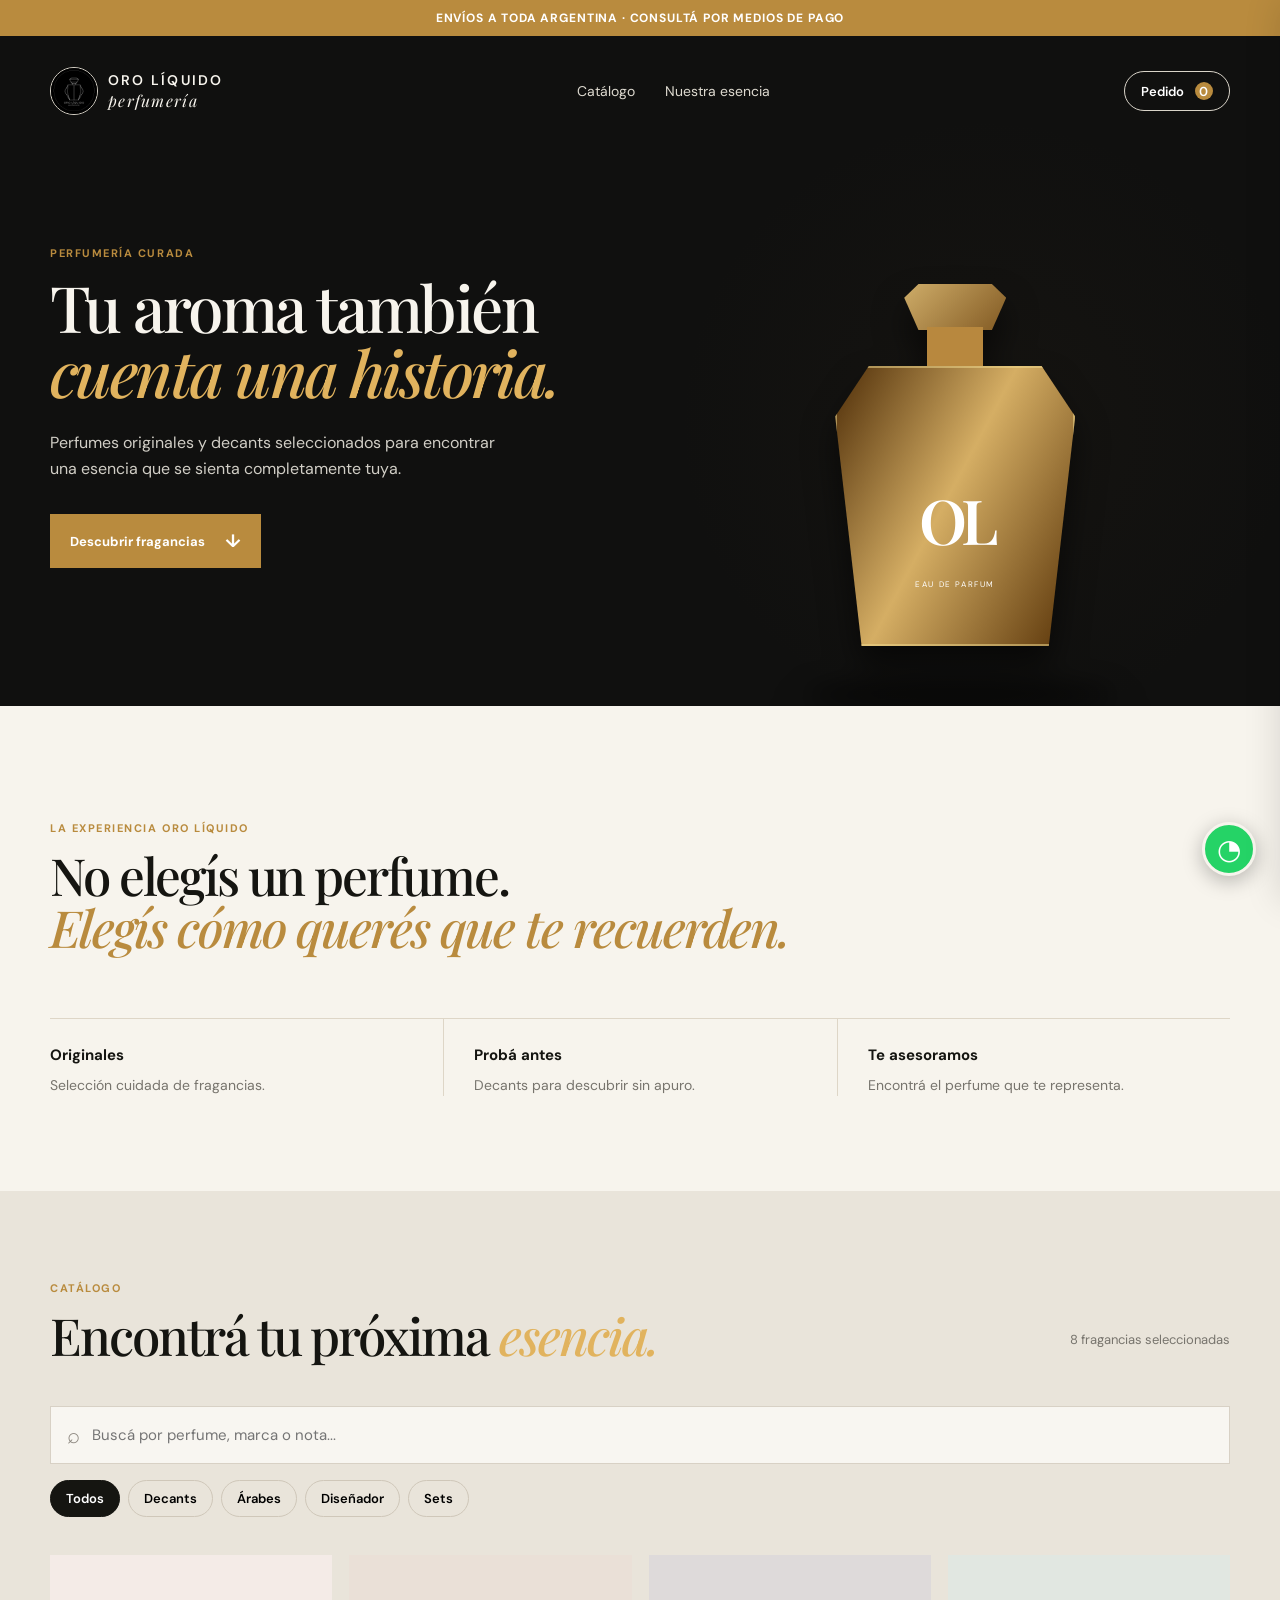
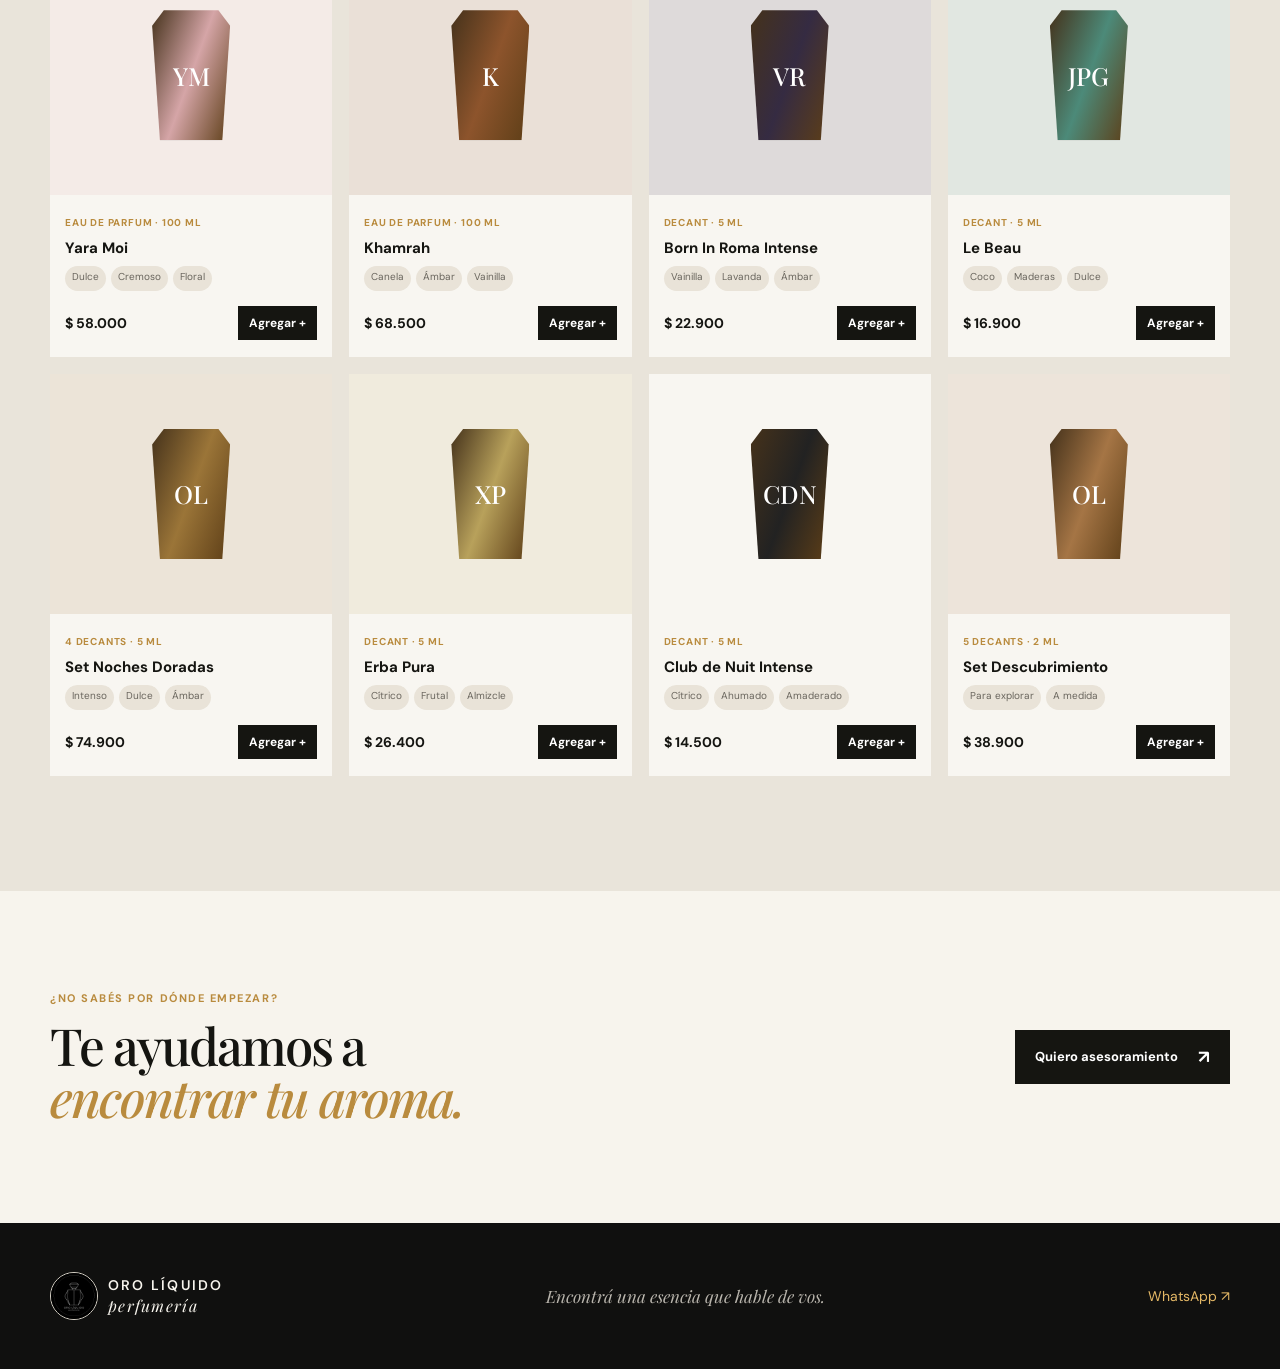
==== index.html @ 75f1af18 "Add files via upload" ====
<!doctype html>
<html lang="es">
  <head>
    <meta charset="UTF-8" />
    <meta name="viewport" content="width=device-width, initial-scale=1.0" />
    <meta name="theme-color" content="#10100f" />
    <title>Oro Líquido — Perfumería</title>
    <link rel="preconnect" href="https://fonts.googleapis.com" />
    <link rel="preconnect" href="https://fonts.gstatic.com" crossorigin />
    <link href="https://fonts.googleapis.com/css2?family=DM+Sans:wght@400;500;600;700&family=Playfair+Display:ital,wght@0,500;0,600;1,500&display=swap" rel="stylesheet" />
    <link rel="stylesheet" href="styles.css" />
  </head>
  <body>
    <div class="announcement">Envíos a toda Argentina · Consultá por medios de pago</div>
    <header class="hero">
      <nav class="nav shell">
        <a class="brand" href="#inicio" aria-label="Oro Líquido, inicio">
          <img class="brand-logo" src="assets/oro-liquido-logo.jpeg" alt="Oro Líquido Perfumería" style="width:48px;height:48px;object-fit:cover;border-radius:50%;border:1px solid #d8d3c8" />
          <span><strong>ORO LÍQUIDO</strong><em>perfumería</em></span>
        </a>
        <div class="nav-links"><a href="#catalogo">Catálogo</a><a href="#experiencia">Nuestra esencia</a></div>
        <button class="cart-button" id="open-cart" aria-label="Abrir pedido">Pedido <span id="cart-count">0</span></button>
      </nav>
      <div class="hero-content shell" id="inicio">
        <p class="eyebrow">PERFUMERÍA CURADA</p>
        <h1>Tu aroma también<br /><i>cuenta una historia.</i></h1>
        <p class="hero-copy">Perfumes originales y decants seleccionados para encontrar una esencia que se sienta completamente tuya.</p>
        <a class="button gold" href="#catalogo">Descubrir fragancias <span>↓</span></a>
      </div>
      <div class="hero-bottle" aria-hidden="true"><div class="cap"></div><div class="neck"></div><div class="bottle"><span>OL</span><small>EAU DE PARFUM</small></div><div class="shadow"></div></div>
    </header>

    <main>
      <section class="intro shell" id="experiencia">
        <p class="eyebrow">LA EXPERIENCIA ORO LÍQUIDO</p>
        <h2>No elegís un perfume.<br /><i>Elegís cómo querés que te recuerden.</i></h2>
        <div class="value-grid"><p><b>Originales</b>Selección cuidada de fragancias.</p><p><b>Probá antes</b>Decants para descubrir sin apuro.</p><p><b>Te asesoramos</b>Encontrá el perfume que te representa.</p></div>
      </section>

      <section class="catalog" id="catalogo">
        <div class="shell">
          <p class="eyebrow">CATÁLOGO</p>
          <div class="catalog-heading"><h2>Encontrá tu próxima <i>esencia.</i></h2><p id="product-total"></p></div>
          <div class="filters">
            <label class="search"><span>⌕</span><input id="search" type="search" placeholder="Buscá por perfume, marca o nota..." /></label>
            <div class="category-pills" id="category-pills">
              <button class="active" data-category="Todos">Todos</button><button data-category="Decants">Decants</button><button data-category="Árabes">Árabes</button><button data-category="Diseñador">Diseñador</button><button data-category="Sets">Sets</button>
            </div>
          </div>
          <div class="product-grid" id="product-grid"></div>
          <p class="empty" id="empty-state" hidden>No encontramos una fragancia con esa búsqueda.</p>
        </div>
      </section>

      <section class="finder shell">
        <div><p class="eyebrow">¿NO SABÉS POR DÓNDE EMPEZAR?</p><h2>Te ayudamos a<br /><i>encontrar tu aroma.</i></h2></div>
        <a class="button dark" href="https://wa.me/5491124900292?text=Hola%20Oro%20L%C3%ADquido%2C%20quiero%20que%20me%20asesoren%20para%20elegir%20un%20perfume." target="_blank" rel="noopener">Quiero asesoramiento <span>↗</span></a>
      </section>
    </main>

    <footer><div class="shell footer-content"><a class="brand" href="#inicio"><img class="brand-logo" src="assets/oro-liquido-logo.jpeg" alt="Oro Líquido Perfumería" style="width:48px;height:48px;object-fit:cover;border-radius:50%;border:1px solid #d8d3c8" /><span><strong>ORO LÍQUIDO</strong><em>perfumería</em></span></a><p>Encontrá una esencia que hable de vos.</p><a href="https://wa.me/5491124900292" target="_blank" rel="noopener">WhatsApp ↗</a></div></footer>

    <aside class="cart-panel" id="cart-panel" aria-hidden="true">
      <div class="cart-head"><div><p class="eyebrow">TU SELECCIÓN</p><h2>Pedido</h2></div><button id="close-cart" aria-label="Cerrar pedido">×</button></div>
      <div id="cart-items" class="cart-items"><p class="cart-empty">Todavía no agregaste fragancias.</p></div>
      <div class="cart-footer"><div><span>Total estimado</span><strong id="cart-total">$0</strong></div><button id="whatsapp-order" class="button gold">Completar por WhatsApp <span>↗</span></button></div>
    </aside>
    <div class="overlay" id="overlay"></div>
    <button class="whatsapp-float" aria-label="Escribir por WhatsApp" onclick="window.open('https://wa.me/5491124900292?text=Hola%20Oro%20L%C3%ADquido%2C%20tengo%20una%20consulta.','_blank')">◔</button>
    <script src="script.js"></script>
  </body>
</html>
---- styles.css ----
:root{--ink:#151511;--cream:#f7f4ed;--sand:#ded6c7;--gold:#b98b3e;--muted:#77746d}*{box-sizing:border-box}html{scroll-behavior:smooth}body{margin:0;color:var(--ink);background:var(--cream);font-family:"DM Sans",sans-serif}.shell{width:min(1180px,calc(100% - 48px));margin:auto}.announcement{padding:10px 20px;background:#b98b3e;color:#fff;text-align:center;font-size:12px;font-weight:700;letter-spacing:.07em;text-transform:uppercase}.hero{min-height:670px;position:relative;overflow:hidden;background:#10100f;color:var(--cream)}.hero:after{content:"";position:absolute;inset:0;background:radial-gradient(circle at 77% 58%,#4b392211 0 8%,transparent 29%),linear-gradient(90deg,#10100f 30%,transparent);pointer-events:none}.nav{height:110px;display:flex;align-items:center;justify-content:space-between;position:relative;z-index:2}.brand{display:flex;align-items:center;gap:10px;color:inherit;text-decoration:none}.brand strong{display:block;letter-spacing:.16em;font-weight:600;font-size:14px}.brand em{display:block;margin-top:1px;font-family:"Playfair Display",serif;font-size:16px;letter-spacing:.08em}.brand-mark{width:41px;height:47px;display:block;border:1px solid currentColor;border-radius:4px 4px 11px 11px;position:relative}.brand-mark:before{content:"";position:absolute;width:22px;height:8px;border:1px solid currentColor;left:8px;top:-10px;border-radius:2px}.brand-mark i{position:absolute;left:19px;height:45px;border-left:1px solid currentColor}.brand-mark b{position:absolute;top:19px;width:100%;border-top:1px solid currentColor}.nav-links{display:flex;gap:30px}.nav-links a{color:#dedad0;text-decoration:none;font-size:14px}.cart-button{border:1px solid #d9d4c9;background:transparent;color:#fff;border-radius:100px;padding:10px 16px;font:600 13px "DM Sans";cursor:pointer}.cart-button span{display:inline-grid;place-items:center;margin-left:8px;width:18px;height:18px;border-radius:50%;background:var(--gold);color:white}.hero-content{position:relative;z-index:1;padding-top:100px}.eyebrow{color:var(--gold);font-size:11px;font-weight:700;letter-spacing:.14em;margin:0 0 14px}.hero h1,.intro h2,.catalog h2,.finder h2,.cart-head h2{margin:0;font:500 clamp(44px,5vw,74px)/1.02 "Playfair Display",serif;letter-spacing:-.04em}.hero h1 i,.intro h2 i,.catalog h2 i,.finder h2 i{font-weight:500;color:#e1b35e}.hero-copy{width:min(450px,100%);color:#d1cec6;line-height:1.65;margin:25px 0 32px}.button{display:inline-flex;align-items:center;gap:20px;justify-content:center;border:0;border-radius:0;padding:15px 20px;font:700 13px "DM Sans";text-decoration:none;cursor:pointer}.button span{font-size:18px}.gold{background:var(--gold);color:#fff}.dark{background:var(--ink);color:#fff}.hero-bottle{position:absolute;z-index:1;right:16%;bottom:0;width:240px;height:470px;filter:drop-shadow(0 20px 16px #0008)}.cap{position:absolute;top:48px;left:69px;width:102px;height:46px;background:linear-gradient(135deg,#cfad69,#825a23);clip-path:polygon(14% 0,86% 0,100% 30%,86% 100%,14% 100%,0 30%)}.neck{position:absolute;top:91px;left:92px;width:56px;height:48px;background:#b8883e}.bottle{position:absolute;top:130px;width:240px;height:280px;background:linear-gradient(118deg,#4e2d08,#d5ae64 47%,#573207);clip-path:polygon(14% 0,86% 0,100% 18%,89% 100%,11% 100%,0 18%);border-radius:12px;text-align:center;padding-top:112px;color:#fff;box-shadow:inset 0 0 0 2px #f1d98f88}.bottle span{font:600 62px "Playfair Display";letter-spacing:-.1em}.bottle small{display:block;margin-top:18px;font-size:8px;letter-spacing:.2em}.shadow{position:absolute;bottom:0;left:-30px;width:310px;height:25px;border-radius:50%;background:#0008;filter:blur(12px)}.intro{padding:115px 0 95px}.intro h2,.catalog h2,.finder h2{font-size:clamp(36px,4vw,58px)}.intro h2 i{color:var(--gold)}.value-grid{display:grid;grid-template-columns:repeat(3,1fr);gap:0;border-top:1px solid var(--sand);margin-top:65px}.value-grid p{margin:0;padding:25px 30px 0 0;line-height:1.5;color:var(--muted);font-size:14px}.value-grid p+ p{padding-left:30px;border-left:1px solid var(--sand)}.value-grid b{display:block;color:var(--ink);font-size:15px;margin-bottom:8px}.catalog{background:#e9e4da;padding:90px 0 115px}.catalog-heading{display:flex;justify-content:space-between;gap:20px;align-items:end}.catalog-heading p{color:var(--muted);font-size:13px}.filters{margin-top:45px}.search{display:flex;align-items:center;background:#f8f6f1;border:1px solid #d8d1c5;padding:0 16px;gap:10px}.search span{font-size:22px;color:#8c877f}.search input{width:100%;height:56px;border:0;outline:0;background:transparent;font:15px "DM Sans"}.category-pills{display:flex;gap:8px;overflow:auto;padding:16px 0}.category-pills button{white-space:nowrap;border:1px solid #cfc7b9;background:transparent;padding:9px 15px;border-radius:50px;font:600 13px "DM Sans";cursor:pointer}.category-pills button.active{background:var(--ink);border-color:var(--ink);color:#fff}.product-grid{display:grid;grid-template-columns:repeat(4,1fr);gap:17px;margin-top:22px}.product{background:#f8f6f1;position:relative;padding-bottom:17px}.product-image{height:240px;display:grid;place-items:center;background:var(--card,#ddd)}.mini-bottle{width:78px;height:130px;position:relative;display:grid;place-items:center;color:#fff;background:linear-gradient(110deg,#45321b,var(--tone,#b98b3e),#5d3e17);clip-path:polygon(15% 0,85% 0,100% 12%,90% 100%,10% 100%,0 12%);box-shadow:0 12px 16px #0003;font:500 25px "Playfair Display"}.mini-bottle:before{content:"";position:absolute;width:38px;height:17px;background:#2a2824;top:-17px;left:20px;border-radius:2px}.product-info{padding:15px 15px 0}.badge{font-size:10px;font-weight:700;letter-spacing:.08em;color:var(--gold);text-transform:uppercase}.product h3{margin:8px 0 8px;font-size:15px;line-height:1.25}.notes{display:flex;gap:5px;flex-wrap:wrap;min-height:25px}.notes span{font-size:10px;background:#e9e3d8;border-radius:20px;padding:4px 7px;color:#69655d}.product-bottom{display:flex;align-items:center;justify-content:space-between;gap:7px;margin-top:15px}.price{font-weight:700;font-size:14px}.add{border:0;background:var(--ink);color:#fff;font:700 12px "DM Sans";padding:9px 11px;cursor:pointer}.empty{text-align:center;color:var(--muted);padding:50px}.finder{display:flex;justify-content:space-between;align-items:center;gap:35px;padding:100px 0}.finder h2 i{color:var(--gold)}footer{background:#10100f;color:#f7f4ed;padding:45px 0}.footer-content{display:flex;align-items:center;justify-content:space-between;gap:20px}.footer-content p{color:#b8b4ac;font:italic 17px "Playfair Display"}.footer-content>a:last-child{color:#e4b866;text-decoration:none;font-size:14px}.cart-panel{position:fixed;z-index:10;right:0;top:0;width:min(430px,100%);height:100vh;background:#f8f6f1;transform:translateX(102%);transition:.3s ease;display:flex;flex-direction:column;padding:28px;box-shadow:-10px 0 35px #0002}.cart-panel.open{transform:translateX(0)}.overlay{position:fixed;z-index:9;inset:0;background:#0007;opacity:0;pointer-events:none;transition:.3s}.overlay.open{opacity:1;pointer-events:auto}.cart-head{display:flex;justify-content:space-between}.cart-head h2{font-size:36px}.cart-head button{border:0;background:none;font-size:32px;cursor:pointer}.cart-items{flex:1;overflow:auto;margin:30px 0}.cart-empty{color:var(--muted);text-align:center;margin-top:65px}.cart-line{display:grid;grid-template-columns:1fr auto;gap:8px;border-bottom:1px solid var(--sand);padding:13px 0}.cart-line p{margin:0;font-size:14px;font-weight:600}.cart-line span{font-size:12px;color:var(--muted)}.remove{border:0;background:none;color:#8b3d32;padding:0;cursor:pointer;font:12px "DM Sans"}.cart-footer{border-top:1px solid var(--sand);padding-top:20px}.cart-footer>div{display:flex;justify-content:space-between;margin-bottom:16px}.cart-footer span{font-size:12px;color:var(--muted)}.cart-footer strong{font-size:18px}.cart-footer .button{width:100%}.whatsapp-float{position:fixed;right:24px;bottom:24px;z-index:5;width:54px;height:54px;border-radius:50%;border:3px solid var(--cream);background:#25d366;color:#fff;font-size:28px;box-shadow:0 5px 20px #0004;cursor:pointer}@media(max-width:720px){.shell{width:min(100% - 32px,1180px)}.nav{height:85px}.nav-links{display:none}.hero{min-height:700px}.hero-content{padding-top:75px}.hero-bottle{right:-28px;opacity:.6;transform:scale(.8);transform-origin:bottom}.intro{padding:75px 0}.value-grid{grid-template-columns:1fr;margin-top:35px}.value-grid p,.value-grid p+p{border-left:0;border-bottom:1px solid var(--sand);padding:18px 0}.catalog{padding:70px 0}.product-grid{grid-template-columns:repeat(2,1fr);gap:10px}.product-image{height:170px}.product h3{font-size:13px}.notes{display:none}.finder{padding:70px 0;align-items:flex-start;flex-direction:column}.footer-content{align-items:flex-start;flex-direction:column}.footer-content p{margin:0}.cart-button{padding:8px 11px}.brand strong{font-size:12px}.brand em{font-size:14px}}
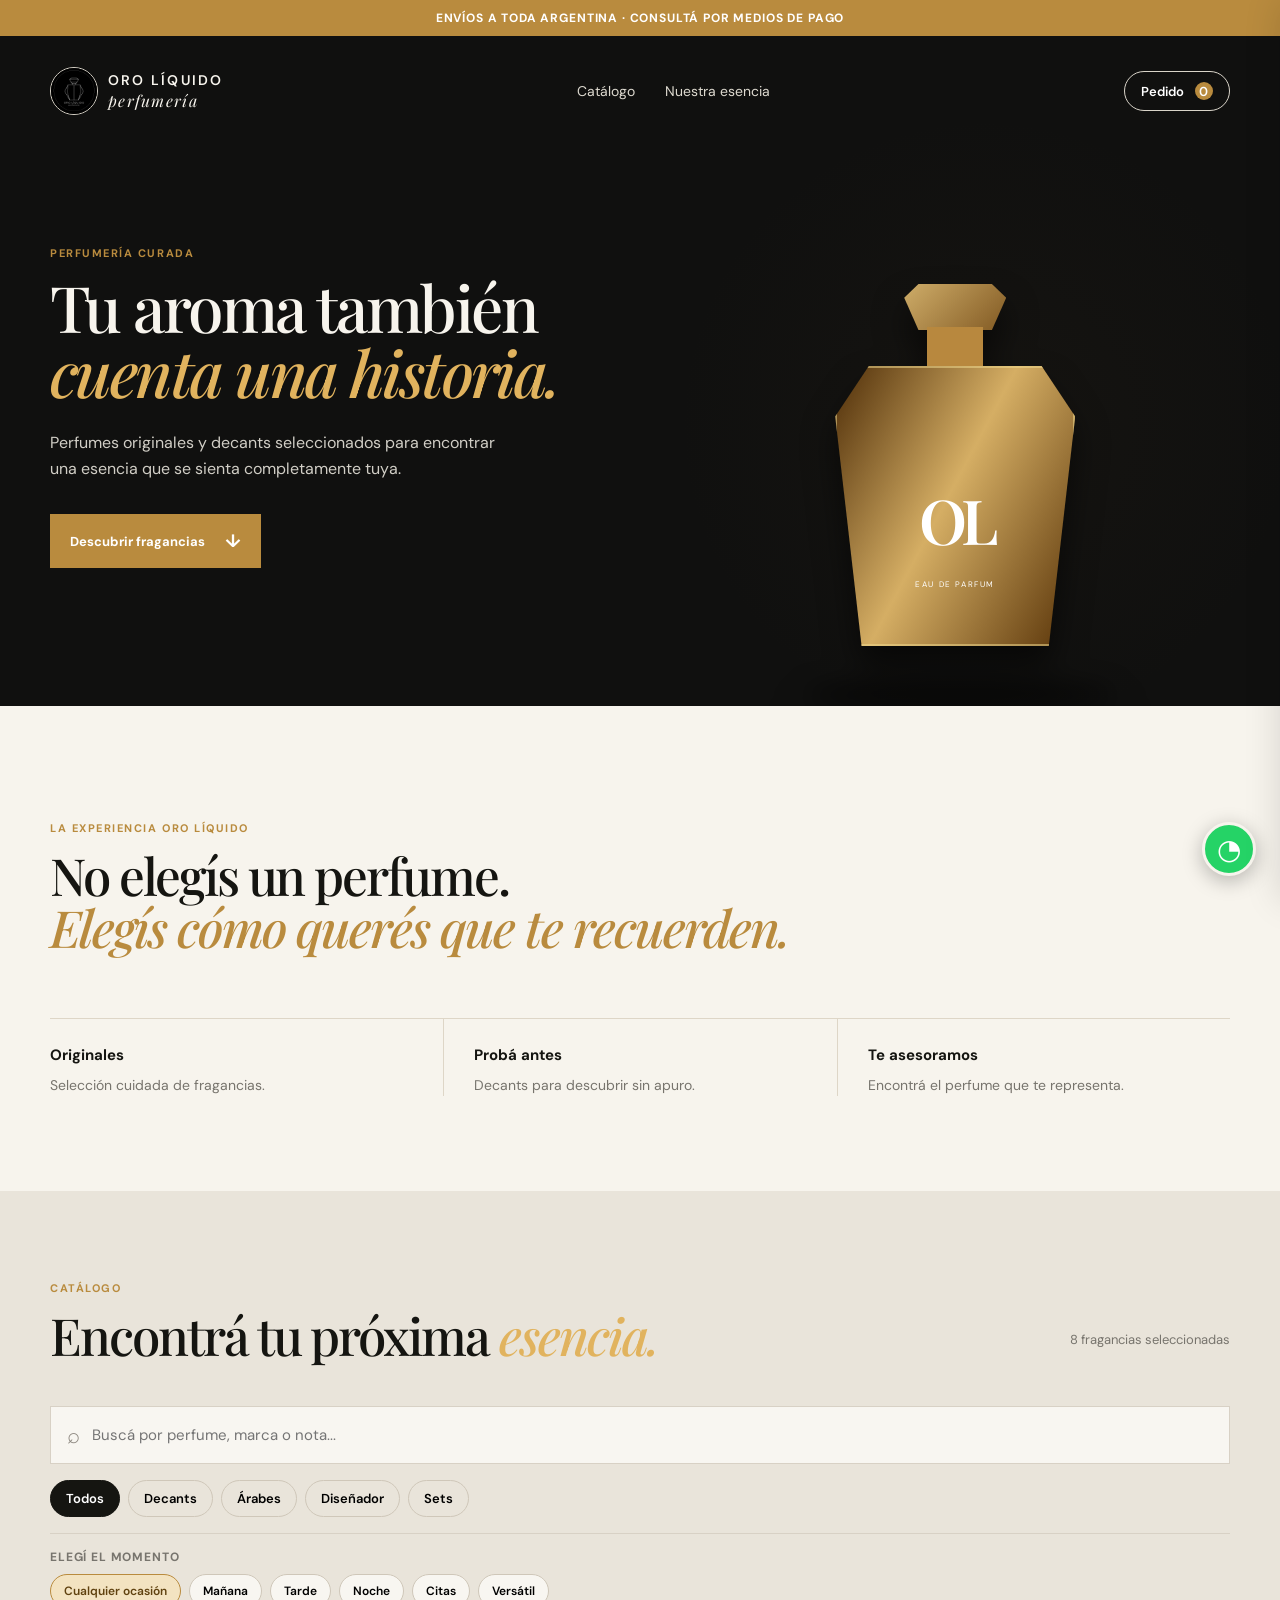
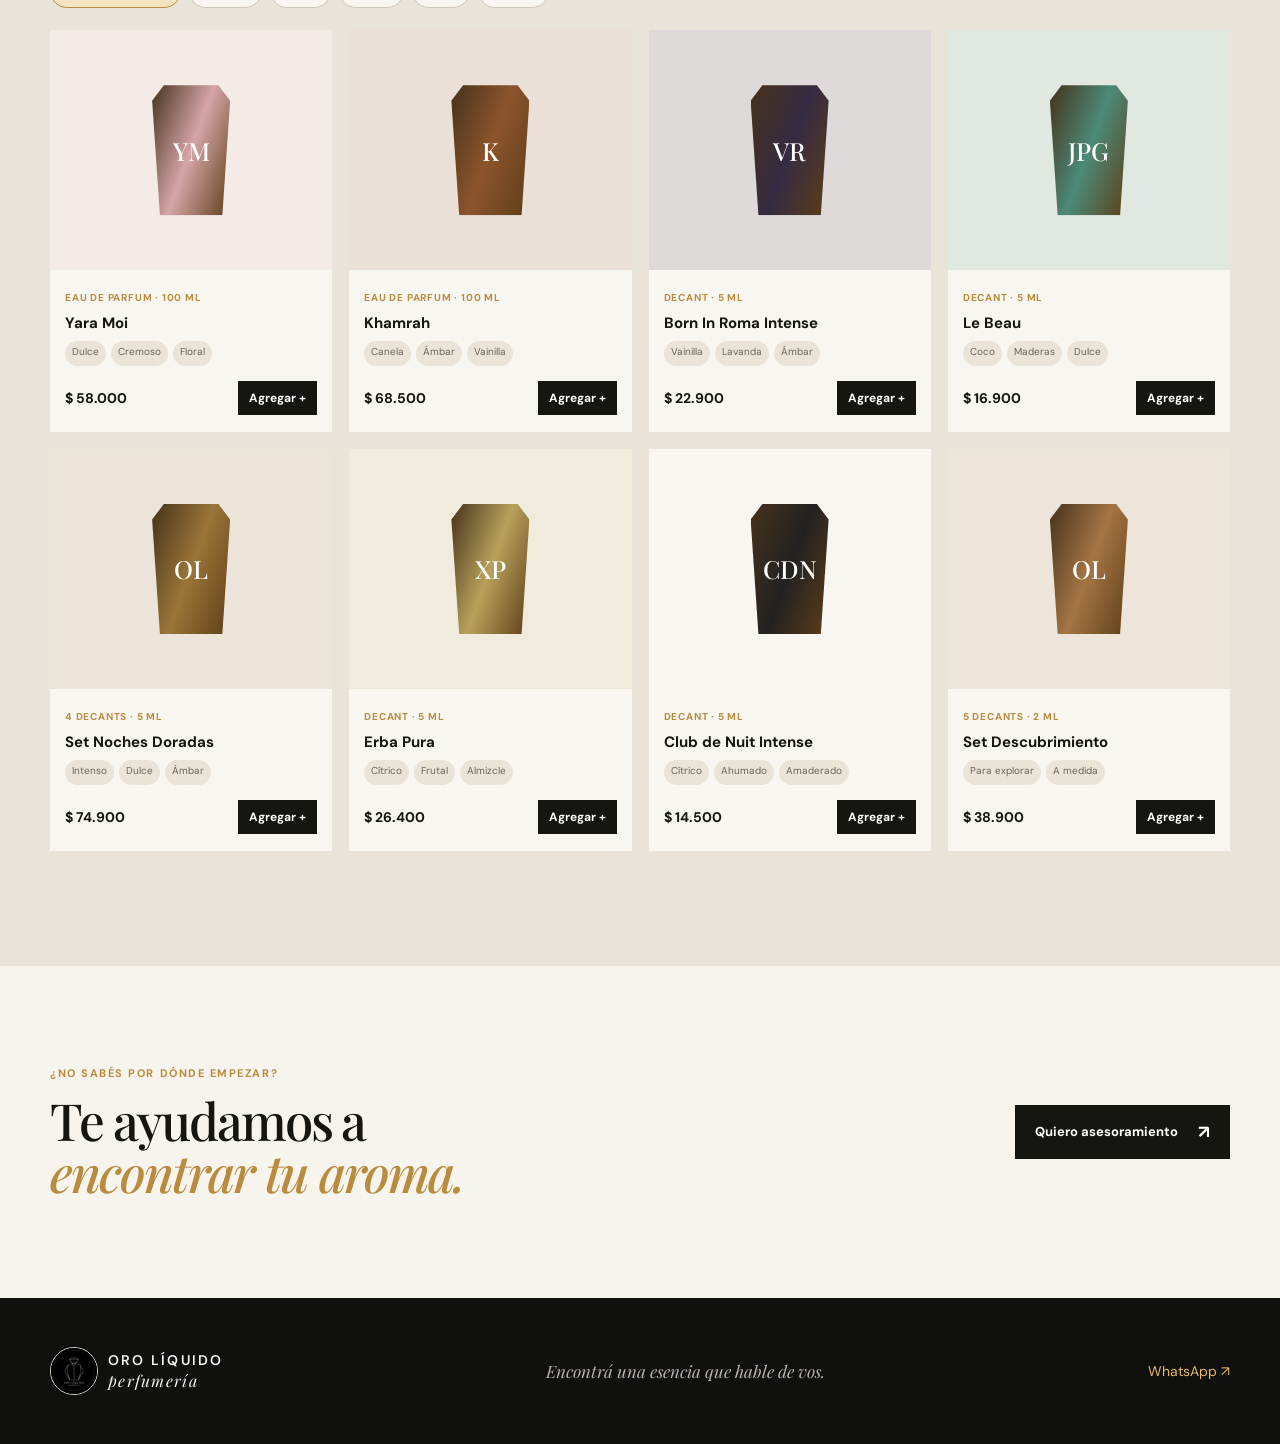
==== commit 775a391f: "Add files via upload" ====
--- a/index.html
+++ b/index.html
@@ -9,6 +9,7 @@
     <link rel="preconnect" href="https://fonts.gstatic.com" crossorigin />
     <link href="https://fonts.googleapis.com/css2?family=DM+Sans:wght@400;500;600;700&family=Playfair+Display:ital,wght@0,500;0,600;1,500&display=swap" rel="stylesheet" />
     <link rel="stylesheet" href="styles.css" />
+    <style>.occasion-filter{border-top:1px solid #d8d1c5;padding-top:15px}.occasion-filter>span{display:block;margin-bottom:9px;color:#77746d;font-size:12px;font-weight:700;letter-spacing:.07em;text-transform:uppercase}.occasion-pills{display:flex;gap:8px;overflow:auto}.occasion-pills button{white-space:nowrap;border:1px solid #cfc7b9;background:#f8f6f1;padding:8px 13px;border-radius:50px;font:600 12px "DM Sans";cursor:pointer}.occasion-pills button.active{border-color:#b98b3e;background:#f3e3c1;color:#604210}</style>
   </head>
   <body>
     <div class="announcement">Envíos a toda Argentina · Consultá por medios de pago</div>
@@ -46,6 +47,12 @@
             <div class="category-pills" id="category-pills">
               <button class="active" data-category="Todos">Todos</button><button data-category="Decants">Decants</button><button data-category="Árabes">Árabes</button><button data-category="Diseñador">Diseñador</button><button data-category="Sets">Sets</button>
             </div>
+            <div class="occasion-filter">
+              <span>Elegí el momento</span>
+              <div class="occasion-pills" id="occasion-pills">
+                <button class="active" data-occasion="Todos">Cualquier ocasión</button><button data-occasion="Mañana">Mañana</button><button data-occasion="Tarde">Tarde</button><button data-occasion="Noche">Noche</button><button data-occasion="Citas">Citas</button><button data-occasion="Versátil">Versátil</button>
+              </div>
+            </div>
           </div>
           <div class="product-grid" id="product-grid"></div>
           <p class="empty" id="empty-state" hidden>No encontramos una fragancia con esa búsqueda.</p>
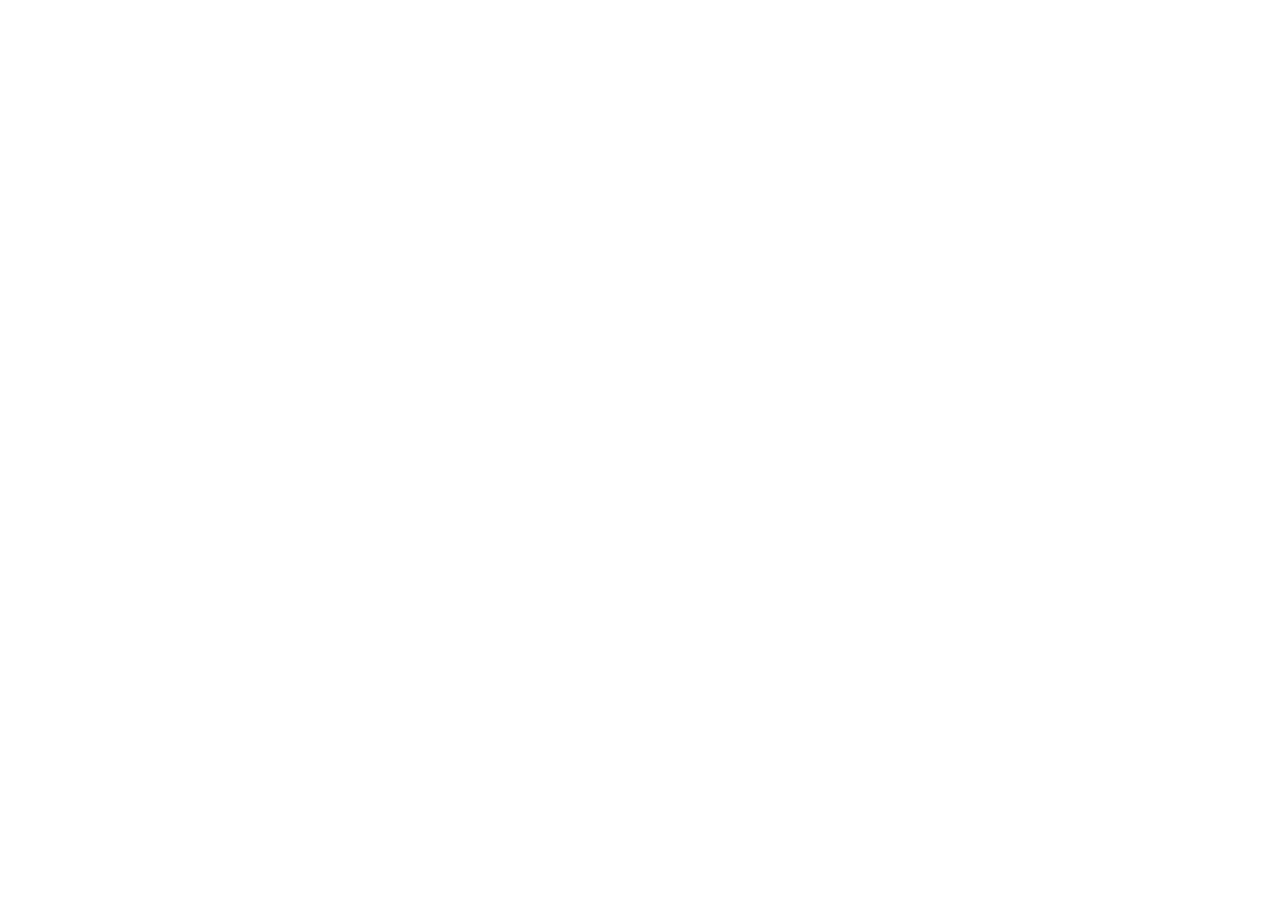
==== commit 80ee46cc: "Add files via upload" ====
--- a/index.html
+++ b/index.html
@@ -1,79 +1,24 @@
 <!doctype html>
 <html lang="es">
   <head>
-    <meta charset="UTF-8" />
-    <meta name="viewport" content="width=device-width, initial-scale=1.0" />
-    <meta name="theme-color" content="#10100f" />
-    <title>Oro Líquido — Perfumería</title>
-    <link rel="preconnect" href="https://fonts.googleapis.com" />
-    <link rel="preconnect" href="https://fonts.gstatic.com" crossorigin />
-    <link href="https://fonts.googleapis.com/css2?family=DM+Sans:wght@400;500;600;700&family=Playfair+Display:ital,wght@0,500;0,600;1,500&display=swap" rel="stylesheet" />
-    <link rel="stylesheet" href="styles.css" />
-    <style>.occasion-filter{border-top:1px solid #d8d1c5;padding-top:15px}.occasion-filter>span{display:block;margin-bottom:9px;color:#77746d;font-size:12px;font-weight:700;letter-spacing:.07em;text-transform:uppercase}.occasion-pills{display:flex;gap:8px;overflow:auto}.occasion-pills button{white-space:nowrap;border:1px solid #cfc7b9;background:#f8f6f1;padding:8px 13px;border-radius:50px;font:600 12px "DM Sans";cursor:pointer}.occasion-pills button.active{border-color:#b98b3e;background:#f3e3c1;color:#604210}</style>
+    <meta charset="utf-8" />
+    <meta name="viewport" content="width=device-width, initial-scale=1" />
+    <meta http-equiv="refresh" content="0; url=https://oro-liquido-perfumeria.elmarineromendoza.chatgpt.site" />
+    <title>Oro Liquido | Catalogo</title>
+    <style>
+      * { box-sizing: border-box; }
+      body { margin: 0; min-height: 100vh; display: grid; place-items: center; background: #fff; color: #101010; font-family: Arial, sans-serif; text-align: center; }
+      .content { padding: 28px; }
+      h1 { margin: 0 0 14px; font-size: 20px; letter-spacing: .12em; }
+      p { color: #555; }
+      a { color: #101010; font-weight: 700; }
+    </style>
   </head>
   <body>
-    <div class="announcement">Envíos a toda Argentina · Consultá por medios de pago</div>
-    <header class="hero">
-      <nav class="nav shell">
-        <a class="brand" href="#inicio" aria-label="Oro Líquido, inicio">
-          <img class="brand-logo" src="assets/oro-liquido-logo.jpeg" alt="Oro Líquido Perfumería" style="width:48px;height:48px;object-fit:cover;border-radius:50%;border:1px solid #d8d3c8" />
-          <span><strong>ORO LÍQUIDO</strong><em>perfumería</em></span>
-        </a>
-        <div class="nav-links"><a href="#catalogo">Catálogo</a><a href="#experiencia">Nuestra esencia</a></div>
-        <button class="cart-button" id="open-cart" aria-label="Abrir pedido">Pedido <span id="cart-count">0</span></button>
-      </nav>
-      <div class="hero-content shell" id="inicio">
-        <p class="eyebrow">PERFUMERÍA CURADA</p>
-        <h1>Tu aroma también<br /><i>cuenta una historia.</i></h1>
-        <p class="hero-copy">Perfumes originales y decants seleccionados para encontrar una esencia que se sienta completamente tuya.</p>
-        <a class="button gold" href="#catalogo">Descubrir fragancias <span>↓</span></a>
-      </div>
-      <div class="hero-bottle" aria-hidden="true"><div class="cap"></div><div class="neck"></div><div class="bottle"><span>OL</span><small>EAU DE PARFUM</small></div><div class="shadow"></div></div>
-    </header>
-
-    <main>
-      <section class="intro shell" id="experiencia">
-        <p class="eyebrow">LA EXPERIENCIA ORO LÍQUIDO</p>
-        <h2>No elegís un perfume.<br /><i>Elegís cómo querés que te recuerden.</i></h2>
-        <div class="value-grid"><p><b>Originales</b>Selección cuidada de fragancias.</p><p><b>Probá antes</b>Decants para descubrir sin apuro.</p><p><b>Te asesoramos</b>Encontrá el perfume que te representa.</p></div>
-      </section>
-
-      <section class="catalog" id="catalogo">
-        <div class="shell">
-          <p class="eyebrow">CATÁLOGO</p>
-          <div class="catalog-heading"><h2>Encontrá tu próxima <i>esencia.</i></h2><p id="product-total"></p></div>
-          <div class="filters">
-            <label class="search"><span>⌕</span><input id="search" type="search" placeholder="Buscá por perfume, marca o nota..." /></label>
-            <div class="category-pills" id="category-pills">
-              <button class="active" data-category="Todos">Todos</button><button data-category="Decants">Decants</button><button data-category="Árabes">Árabes</button><button data-category="Diseñador">Diseñador</button><button data-category="Sets">Sets</button>
-            </div>
-            <div class="occasion-filter">
-              <span>Elegí el momento</span>
-              <div class="occasion-pills" id="occasion-pills">
-                <button class="active" data-occasion="Todos">Cualquier ocasión</button><button data-occasion="Mañana">Mañana</button><button data-occasion="Tarde">Tarde</button><button data-occasion="Noche">Noche</button><button data-occasion="Citas">Citas</button><button data-occasion="Versátil">Versátil</button>
-              </div>
-            </div>
-          </div>
-          <div class="product-grid" id="product-grid"></div>
-          <p class="empty" id="empty-state" hidden>No encontramos una fragancia con esa búsqueda.</p>
-        </div>
-      </section>
-
-      <section class="finder shell">
-        <div><p class="eyebrow">¿NO SABÉS POR DÓNDE EMPEZAR?</p><h2>Te ayudamos a<br /><i>encontrar tu aroma.</i></h2></div>
-        <a class="button dark" href="https://wa.me/5491124900292?text=Hola%20Oro%20L%C3%ADquido%2C%20quiero%20que%20me%20asesoren%20para%20elegir%20un%20perfume." target="_blank" rel="noopener">Quiero asesoramiento <span>↗</span></a>
-      </section>
-    </main>
-
-    <footer><div class="shell footer-content"><a class="brand" href="#inicio"><img class="brand-logo" src="assets/oro-liquido-logo.jpeg" alt="Oro Líquido Perfumería" style="width:48px;height:48px;object-fit:cover;border-radius:50%;border:1px solid #d8d3c8" /><span><strong>ORO LÍQUIDO</strong><em>perfumería</em></span></a><p>Encontrá una esencia que hable de vos.</p><a href="https://wa.me/5491124900292" target="_blank" rel="noopener">WhatsApp ↗</a></div></footer>
-
-    <aside class="cart-panel" id="cart-panel" aria-hidden="true">
-      <div class="cart-head"><div><p class="eyebrow">TU SELECCIÓN</p><h2>Pedido</h2></div><button id="close-cart" aria-label="Cerrar pedido">×</button></div>
-      <div id="cart-items" class="cart-items"><p class="cart-empty">Todavía no agregaste fragancias.</p></div>
-      <div class="cart-footer"><div><span>Total estimado</span><strong id="cart-total">$0</strong></div><button id="whatsapp-order" class="button gold">Completar por WhatsApp <span>↗</span></button></div>
-    </aside>
-    <div class="overlay" id="overlay"></div>
-    <button class="whatsapp-float" aria-label="Escribir por WhatsApp" onclick="window.open('https://wa.me/5491124900292?text=Hola%20Oro%20L%C3%ADquido%2C%20tengo%20una%20consulta.','_blank')">◔</button>
-    <script src="script.js"></script>
+    <div class="content">
+      <h1>ORO LIQUIDO</h1>
+      <p>Abriendo catalogo...</p>
+      <a href="https://oro-liquido-perfumeria.elmarineromendoza.chatgpt.site">Si no abre automaticamente, hace clic aqui.</a>
+    </div>
   </body>
 </html>
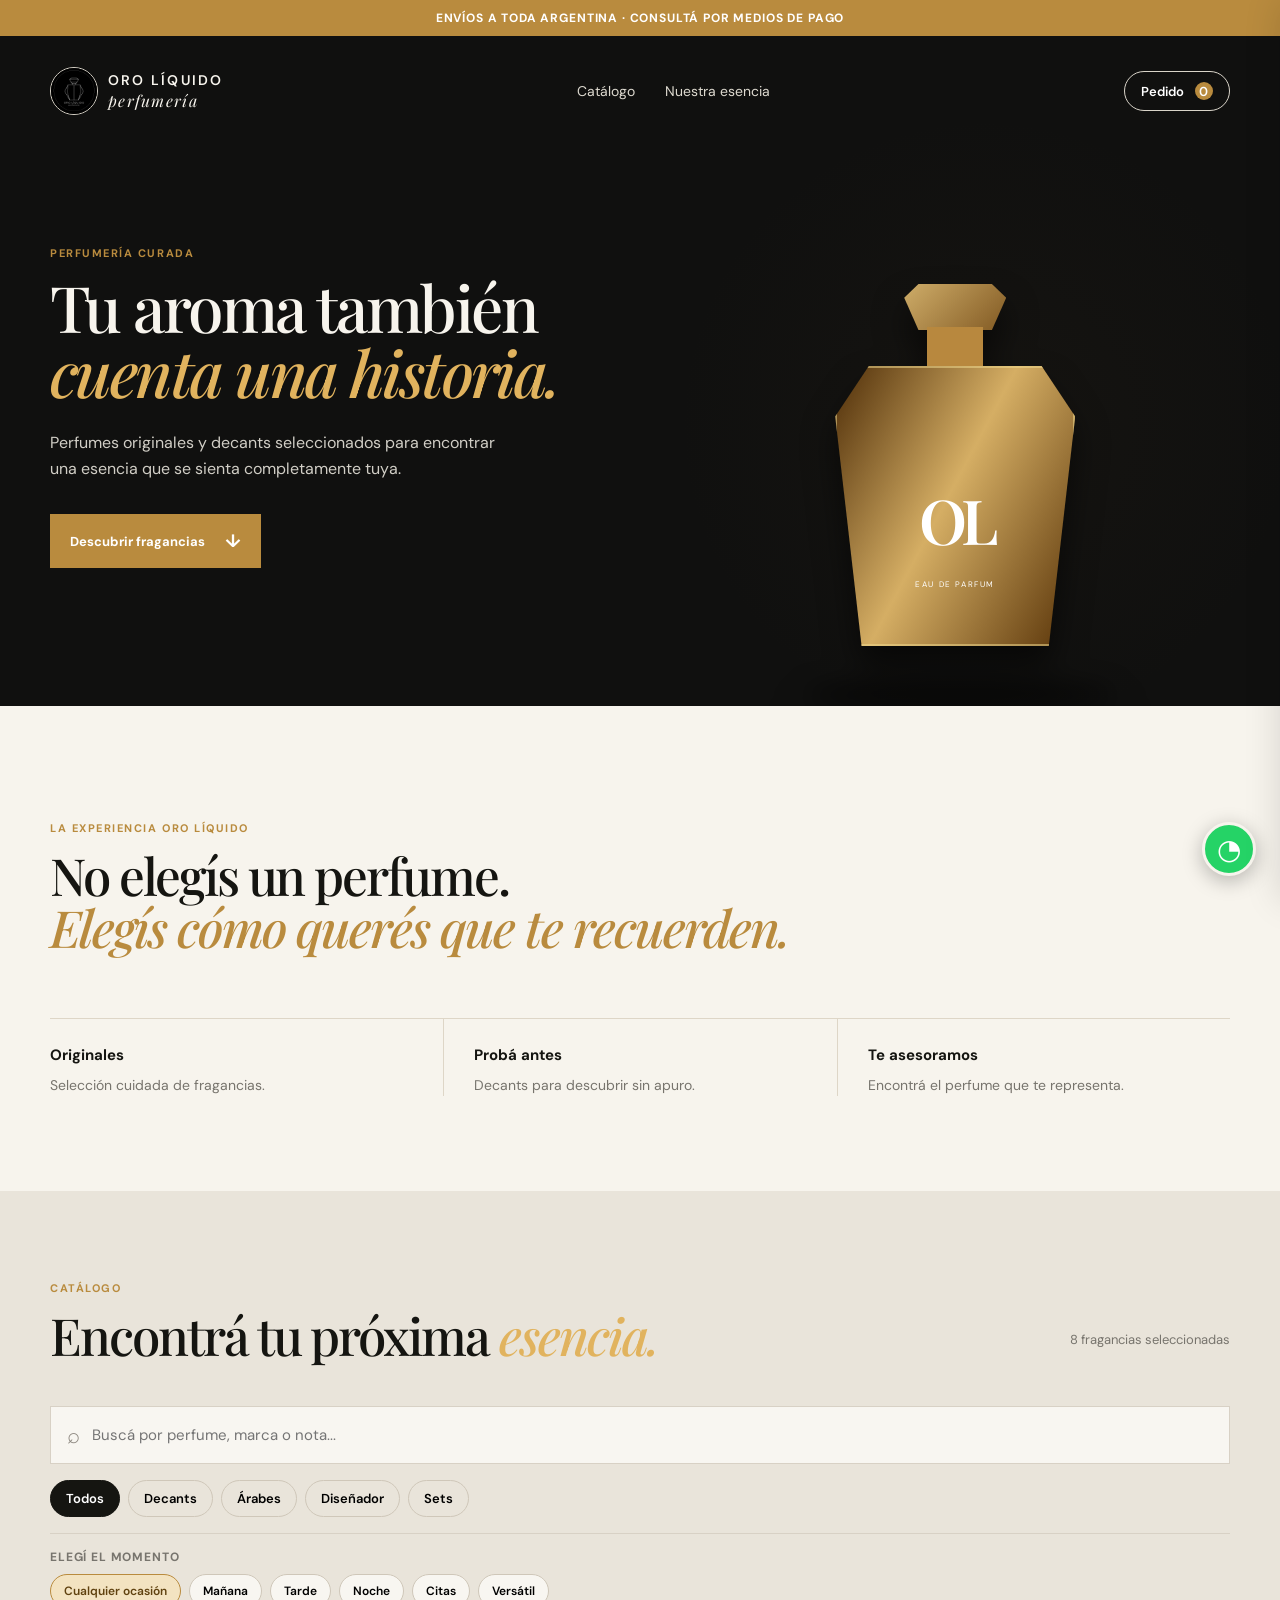
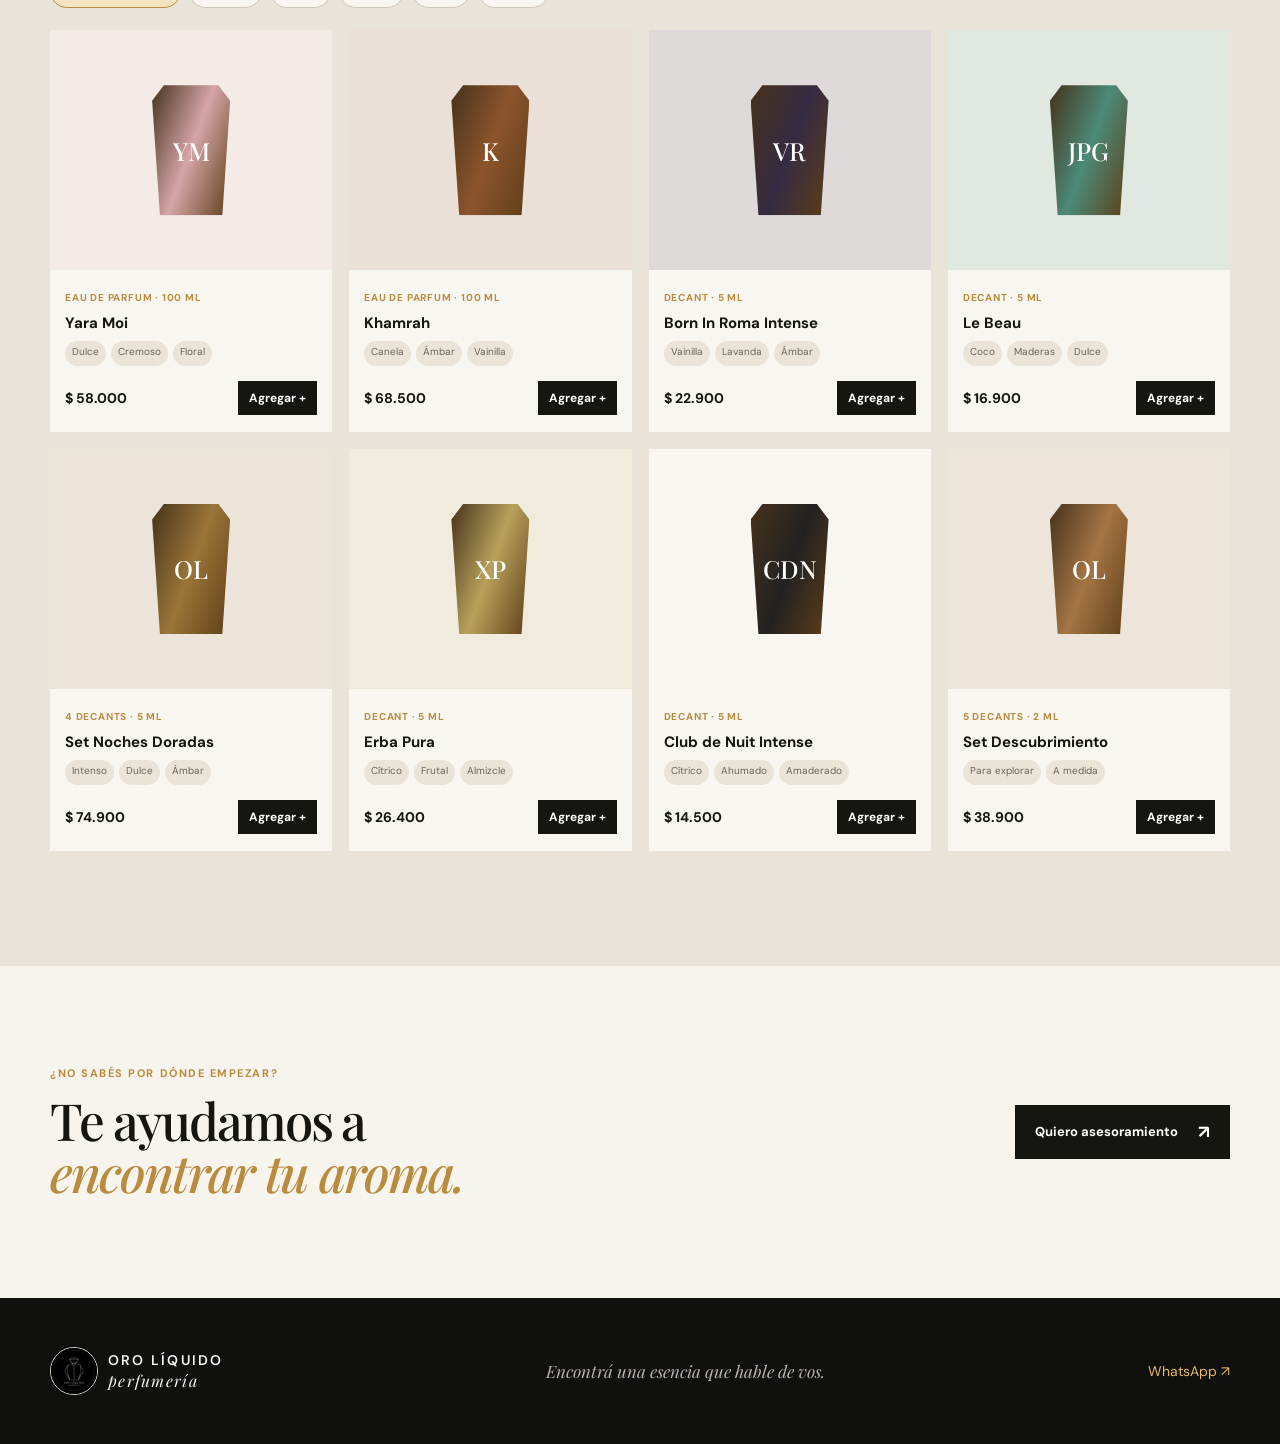
==== commit f165a67c: "Update index.html Restaurar catalogo en Github pages" ====
--- a/index.html
+++ b/index.html
@@ -1,24 +1,79 @@
-<!doctype html>
-<html lang="es">
-  <head>
-    <meta charset="utf-8" />
-    <meta name="viewport" content="width=device-width, initial-scale=1" />
-    <meta http-equiv="refresh" content="0; url=https://oro-liquido-perfumeria.elmarineromendoza.chatgpt.site" />
-    <title>Oro Liquido | Catalogo</title>
-    <style>
-      * { box-sizing: border-box; }
-      body { margin: 0; min-height: 100vh; display: grid; place-items: center; background: #fff; color: #101010; font-family: Arial, sans-serif; text-align: center; }
-      .content { padding: 28px; }
-      h1 { margin: 0 0 14px; font-size: 20px; letter-spacing: .12em; }
-      p { color: #555; }
-      a { color: #101010; font-weight: 700; }
-    </style>
-  </head>
-  <body>
-    <div class="content">
-      <h1>ORO LIQUIDO</h1>
-      <p>Abriendo catalogo...</p>
-      <a href="https://oro-liquido-perfumeria.elmarineromendoza.chatgpt.site">Si no abre automaticamente, hace clic aqui.</a>
-    </div>
-  </body>
-</html>
+<!doctype html>
+<html lang="es">
+  <head>
+    <meta charset="UTF-8" />
+    <meta name="viewport" content="width=device-width, initial-scale=1.0" />
+    <meta name="theme-color" content="#10100f" />
+    <title>Oro Líquido — Perfumería</title>
+    <link rel="preconnect" href="https://fonts.googleapis.com" />
+    <link rel="preconnect" href="https://fonts.gstatic.com" crossorigin />
+    <link href="https://fonts.googleapis.com/css2?family=DM+Sans:wght@400;500;600;700&family=Playfair+Display:ital,wght@0,500;0,600;1,500&display=swap" rel="stylesheet" />
+    <link rel="stylesheet" href="styles.css" />
+    <style>.occasion-filter{border-top:1px solid #d8d1c5;padding-top:15px}.occasion-filter>span{display:block;margin-bottom:9px;color:#77746d;font-size:12px;font-weight:700;letter-spacing:.07em;text-transform:uppercase}.occasion-pills{display:flex;gap:8px;overflow:auto}.occasion-pills button{white-space:nowrap;border:1px solid #cfc7b9;background:#f8f6f1;padding:8px 13px;border-radius:50px;font:600 12px "DM Sans";cursor:pointer}.occasion-pills button.active{border-color:#b98b3e;background:#f3e3c1;color:#604210}</style>
+  </head>
+  <body>
+    <div class="announcement">Envíos a toda Argentina · Consultá por medios de pago</div>
+    <header class="hero">
+      <nav class="nav shell">
+        <a class="brand" href="#inicio" aria-label="Oro Líquido, inicio">
+          <img class="brand-logo" src="assets/oro-liquido-logo.jpeg" alt="Oro Líquido Perfumería" style="width:48px;height:48px;object-fit:cover;border-radius:50%;border:1px solid #d8d3c8" />
+          <span><strong>ORO LÍQUIDO</strong><em>perfumería</em></span>
+        </a>
+        <div class="nav-links"><a href="#catalogo">Catálogo</a><a href="#experiencia">Nuestra esencia</a></div>
+        <button class="cart-button" id="open-cart" aria-label="Abrir pedido">Pedido <span id="cart-count">0</span></button>
+      </nav>
+      <div class="hero-content shell" id="inicio">
+        <p class="eyebrow">PERFUMERÍA CURADA</p>
+        <h1>Tu aroma también<br /><i>cuenta una historia.</i></h1>
+        <p class="hero-copy">Perfumes originales y decants seleccionados para encontrar una esencia que se sienta completamente tuya.</p>
+        <a class="button gold" href="#catalogo">Descubrir fragancias <span>↓</span></a>
+      </div>
+      <div class="hero-bottle" aria-hidden="true"><div class="cap"></div><div class="neck"></div><div class="bottle"><span>OL</span><small>EAU DE PARFUM</small></div><div class="shadow"></div></div>
+    </header>
+
+    <main>
+      <section class="intro shell" id="experiencia">
+        <p class="eyebrow">LA EXPERIENCIA ORO LÍQUIDO</p>
+        <h2>No elegís un perfume.<br /><i>Elegís cómo querés que te recuerden.</i></h2>
+        <div class="value-grid"><p><b>Originales</b>Selección cuidada de fragancias.</p><p><b>Probá antes</b>Decants para descubrir sin apuro.</p><p><b>Te asesoramos</b>Encontrá el perfume que te representa.</p></div>
+      </section>
+
+      <section class="catalog" id="catalogo">
+        <div class="shell">
+          <p class="eyebrow">CATÁLOGO</p>
+          <div class="catalog-heading"><h2>Encontrá tu próxima <i>esencia.</i></h2><p id="product-total"></p></div>
+          <div class="filters">
+            <label class="search"><span>⌕</span><input id="search" type="search" placeholder="Buscá por perfume, marca o nota..." /></label>
+            <div class="category-pills" id="category-pills">
+              <button class="active" data-category="Todos">Todos</button><button data-category="Decants">Decants</button><button data-category="Árabes">Árabes</button><button data-category="Diseñador">Diseñador</button><button data-category="Sets">Sets</button>
+            </div>
+            <div class="occasion-filter">
+              <span>Elegí el momento</span>
+              <div class="occasion-pills" id="occasion-pills">
+                <button class="active" data-occasion="Todos">Cualquier ocasión</button><button data-occasion="Mañana">Mañana</button><button data-occasion="Tarde">Tarde</button><button data-occasion="Noche">Noche</button><button data-occasion="Citas">Citas</button><button data-occasion="Versátil">Versátil</button>
+              </div>
+            </div>
+          </div>
+          <div class="product-grid" id="product-grid"></div>
+          <p class="empty" id="empty-state" hidden>No encontramos una fragancia con esa búsqueda.</p>
+        </div>
+      </section>
+
+      <section class="finder shell">
+        <div><p class="eyebrow">¿NO SABÉS POR DÓNDE EMPEZAR?</p><h2>Te ayudamos a<br /><i>encontrar tu aroma.</i></h2></div>
+        <a class="button dark" href="https://wa.me/5491124900292?text=Hola%20Oro%20L%C3%ADquido%2C%20quiero%20que%20me%20asesoren%20para%20elegir%20un%20perfume." target="_blank" rel="noopener">Quiero asesoramiento <span>↗</span></a>
+      </section>
+    </main>
+
+    <footer><div class="shell footer-content"><a class="brand" href="#inicio"><img class="brand-logo" src="assets/oro-liquido-logo.jpeg" alt="Oro Líquido Perfumería" style="width:48px;height:48px;object-fit:cover;border-radius:50%;border:1px solid #d8d3c8" /><span><strong>ORO LÍQUIDO</strong><em>perfumería</em></span></a><p>Encontrá una esencia que hable de vos.</p><a href="https://wa.me/5491124900292" target="_blank" rel="noopener">WhatsApp ↗</a></div></footer>
+
+    <aside class="cart-panel" id="cart-panel" aria-hidden="true">
+      <div class="cart-head"><div><p class="eyebrow">TU SELECCIÓN</p><h2>Pedido</h2></div><button id="close-cart" aria-label="Cerrar pedido">×</button></div>
+      <div id="cart-items" class="cart-items"><p class="cart-empty">Todavía no agregaste fragancias.</p></div>
+      <div class="cart-footer"><div><span>Total estimado</span><strong id="cart-total">$0</strong></div><button id="whatsapp-order" class="button gold">Completar por WhatsApp <span>↗</span></button></div>
+    </aside>
+    <div class="overlay" id="overlay"></div>
+    <button class="whatsapp-float" aria-label="Escribir por WhatsApp" onclick="window.open('https://wa.me/5491124900292?text=Hola%20Oro%20L%C3%ADquido%2C%20tengo%20una%20consulta.','_blank')">◔</button>
+    <script src="script.js"></script>
+  </body>
+</html>
--- a/styles.css
+++ b/styles.css
@@ -0,0 +1 @@
+:root{--ink:#151511;--cream:#f7f4ed;--sand:#ded6c7;--gold:#b98b3e;--muted:#77746d}*{box-sizing:border-box}html{scroll-behavior:smooth}body{margin:0;color:var(--ink);background:var(--cream);font-family:"DM Sans",sans-serif}.shell{width:min(1180px,calc(100% - 48px));margin:auto}.announcement{padding:10px 20px;background:#b98b3e;color:#fff;text-align:center;font-size:12px;font-weight:700;letter-spacing:.07em;text-transform:uppercase}.hero{min-height:670px;position:relative;overflow:hidden;background:#10100f;color:var(--cream)}.hero:after{content:"";position:absolute;inset:0;background:radial-gradient(circle at 77% 58%,#4b392211 0 8%,transparent 29%),linear-gradient(90deg,#10100f 30%,transparent);pointer-events:none}.nav{height:110px;display:flex;align-items:center;justify-content:space-between;position:relative;z-index:2}.brand{display:flex;align-items:center;gap:10px;color:inherit;text-decoration:none}.brand strong{display:block;letter-spacing:.16em;font-weight:600;font-size:14px}.brand em{display:block;margin-top:1px;font-family:"Playfair Display",serif;font-size:16px;letter-spacing:.08em}.brand-mark{width:41px;height:47px;display:block;border:1px solid currentColor;border-radius:4px 4px 11px 11px;position:relative}.brand-mark:before{content:"";position:absolute;width:22px;height:8px;border:1px solid currentColor;left:8px;top:-10px;border-radius:2px}.brand-mark i{position:absolute;left:19px;height:45px;border-left:1px solid currentColor}.brand-mark b{position:absolute;top:19px;width:100%;border-top:1px solid currentColor}.nav-links{display:flex;gap:30px}.nav-links a{color:#dedad0;text-decoration:none;font-size:14px}.cart-button{border:1px solid #d9d4c9;background:transparent;color:#fff;border-radius:100px;padding:10px 16px;font:600 13px "DM Sans";cursor:pointer}.cart-button span{display:inline-grid;place-items:center;margin-left:8px;width:18px;height:18px;border-radius:50%;background:var(--gold);color:white}.hero-content{position:relative;z-index:1;padding-top:100px}.eyebrow{color:var(--gold);font-size:11px;font-weight:700;letter-spacing:.14em;margin:0 0 14px}.hero h1,.intro h2,.catalog h2,.finder h2,.cart-head h2{margin:0;font:500 clamp(44px,5vw,74px)/1.02 "Playfair Display",serif;letter-spacing:-.04em}.hero h1 i,.intro h2 i,.catalog h2 i,.finder h2 i{font-weight:500;color:#e1b35e}.hero-copy{width:min(450px,100%);color:#d1cec6;line-height:1.65;margin:25px 0 32px}.button{display:inline-flex;align-items:center;gap:20px;justify-content:center;border:0;border-radius:0;padding:15px 20px;font:700 13px "DM Sans";text-decoration:none;cursor:pointer}.button span{font-size:18px}.gold{background:var(--gold);color:#fff}.dark{background:var(--ink);color:#fff}.hero-bottle{position:absolute;z-index:1;right:16%;bottom:0;width:240px;height:470px;filter:drop-shadow(0 20px 16px #0008)}.cap{position:absolute;top:48px;left:69px;width:102px;height:46px;background:linear-gradient(135deg,#cfad69,#825a23);clip-path:polygon(14% 0,86% 0,100% 30%,86% 100%,14% 100%,0 30%)}.neck{position:absolute;top:91px;left:92px;width:56px;height:48px;background:#b8883e}.bottle{position:absolute;top:130px;width:240px;height:280px;background:linear-gradient(118deg,#4e2d08,#d5ae64 47%,#573207);clip-path:polygon(14% 0,86% 0,100% 18%,89% 100%,11% 100%,0 18%);border-radius:12px;text-align:center;padding-top:112px;color:#fff;box-shadow:inset 0 0 0 2px #f1d98f88}.bottle span{font:600 62px "Playfair Display";letter-spacing:-.1em}.bottle small{display:block;margin-top:18px;font-size:8px;letter-spacing:.2em}.shadow{position:absolute;bottom:0;left:-30px;width:310px;height:25px;border-radius:50%;background:#0008;filter:blur(12px)}.intro{padding:115px 0 95px}.intro h2,.catalog h2,.finder h2{font-size:clamp(36px,4vw,58px)}.intro h2 i{color:var(--gold)}.value-grid{display:grid;grid-template-columns:repeat(3,1fr);gap:0;border-top:1px solid var(--sand);margin-top:65px}.value-grid p{margin:0;padding:25px 30px 0 0;line-height:1.5;color:var(--muted);font-size:14px}.value-grid p+ p{padding-left:30px;border-left:1px solid var(--sand)}.value-grid b{display:block;color:var(--ink);font-size:15px;margin-bottom:8px}.catalog{background:#e9e4da;padding:90px 0 115px}.catalog-heading{display:flex;justify-content:space-between;gap:20px;align-items:end}.catalog-heading p{color:var(--muted);font-size:13px}.filters{margin-top:45px}.search{display:flex;align-items:center;background:#f8f6f1;border:1px solid #d8d1c5;padding:0 16px;gap:10px}.search span{font-size:22px;color:#8c877f}.search input{width:100%;height:56px;border:0;outline:0;background:transparent;font:15px "DM Sans"}.category-pills{display:flex;gap:8px;overflow:auto;padding:16px 0}.category-pills button{white-space:nowrap;border:1px solid #cfc7b9;background:transparent;padding:9px 15px;border-radius:50px;font:600 13px "DM Sans";cursor:pointer}.category-pills button.active{background:var(--ink);border-color:var(--ink);color:#fff}.product-grid{display:grid;grid-template-columns:repeat(4,1fr);gap:17px;margin-top:22px}.product{background:#f8f6f1;position:relative;padding-bottom:17px}.product-image{height:240px;display:grid;place-items:center;background:var(--card,#ddd)}.mini-bottle{width:78px;height:130px;position:relative;display:grid;place-items:center;color:#fff;background:linear-gradient(110deg,#45321b,var(--tone,#b98b3e),#5d3e17);clip-path:polygon(15% 0,85% 0,100% 12%,90% 100%,10% 100%,0 12%);box-shadow:0 12px 16px #0003;font:500 25px "Playfair Display"}.mini-bottle:before{content:"";position:absolute;width:38px;height:17px;background:#2a2824;top:-17px;left:20px;border-radius:2px}.product-info{padding:15px 15px 0}.badge{font-size:10px;font-weight:700;letter-spacing:.08em;color:var(--gold);text-transform:uppercase}.product h3{margin:8px 0 8px;font-size:15px;line-height:1.25}.notes{display:flex;gap:5px;flex-wrap:wrap;min-height:25px}.notes span{font-size:10px;background:#e9e3d8;border-radius:20px;padding:4px 7px;color:#69655d}.product-bottom{display:flex;align-items:center;justify-content:space-between;gap:7px;margin-top:15px}.price{font-weight:700;font-size:14px}.add{border:0;background:var(--ink);color:#fff;font:700 12px "DM Sans";padding:9px 11px;cursor:pointer}.empty{text-align:center;color:var(--muted);padding:50px}.finder{display:flex;justify-content:space-between;align-items:center;gap:35px;padding:100px 0}.finder h2 i{color:var(--gold)}footer{background:#10100f;color:#f7f4ed;padding:45px 0}.footer-content{display:flex;align-items:center;justify-content:space-between;gap:20px}.footer-content p{color:#b8b4ac;font:italic 17px "Playfair Display"}.footer-content>a:last-child{color:#e4b866;text-decoration:none;font-size:14px}.cart-panel{position:fixed;z-index:10;right:0;top:0;width:min(430px,100%);height:100vh;background:#f8f6f1;transform:translateX(102%);transition:.3s ease;display:flex;flex-direction:column;padding:28px;box-shadow:-10px 0 35px #0002}.cart-panel.open{transform:translateX(0)}.overlay{position:fixed;z-index:9;inset:0;background:#0007;opacity:0;pointer-events:none;transition:.3s}.overlay.open{opacity:1;pointer-events:auto}.cart-head{display:flex;justify-content:space-between}.cart-head h2{font-size:36px}.cart-head button{border:0;background:none;font-size:32px;cursor:pointer}.cart-items{flex:1;overflow:auto;margin:30px 0}.cart-empty{color:var(--muted);text-align:center;margin-top:65px}.cart-line{display:grid;grid-template-columns:1fr auto;gap:8px;border-bottom:1px solid var(--sand);padding:13px 0}.cart-line p{margin:0;font-size:14px;font-weight:600}.cart-line span{font-size:12px;color:var(--muted)}.remove{border:0;background:none;color:#8b3d32;padding:0;cursor:pointer;font:12px "DM Sans"}.cart-footer{border-top:1px solid var(--sand);padding-top:20px}.cart-footer>div{display:flex;justify-content:space-between;margin-bottom:16px}.cart-footer span{font-size:12px;color:var(--muted)}.cart-footer strong{font-size:18px}.cart-footer .button{width:100%}.whatsapp-float{position:fixed;right:24px;bottom:24px;z-index:5;width:54px;height:54px;border-radius:50%;border:3px solid var(--cream);background:#25d366;color:#fff;font-size:28px;box-shadow:0 5px 20px #0004;cursor:pointer}@media(max-width:720px){.shell{width:min(100% - 32px,1180px)}.nav{height:85px}.nav-links{display:none}.hero{min-height:700px}.hero-content{padding-top:75px}.hero-bottle{right:-28px;opacity:.6;transform:scale(.8);transform-origin:bottom}.intro{padding:75px 0}.value-grid{grid-template-columns:1fr;margin-top:35px}.value-grid p,.value-grid p+p{border-left:0;border-bottom:1px solid var(--sand);padding:18px 0}.catalog{padding:70px 0}.product-grid{grid-template-columns:repeat(2,1fr);gap:10px}.product-image{height:170px}.product h3{font-size:13px}.notes{display:none}.finder{padding:70px 0;align-items:flex-start;flex-direction:column}.footer-content{align-items:flex-start;flex-direction:column}.footer-content p{margin:0}.cart-button{padding:8px 11px}.brand strong{font-size:12px}.brand em{font-size:14px}}
